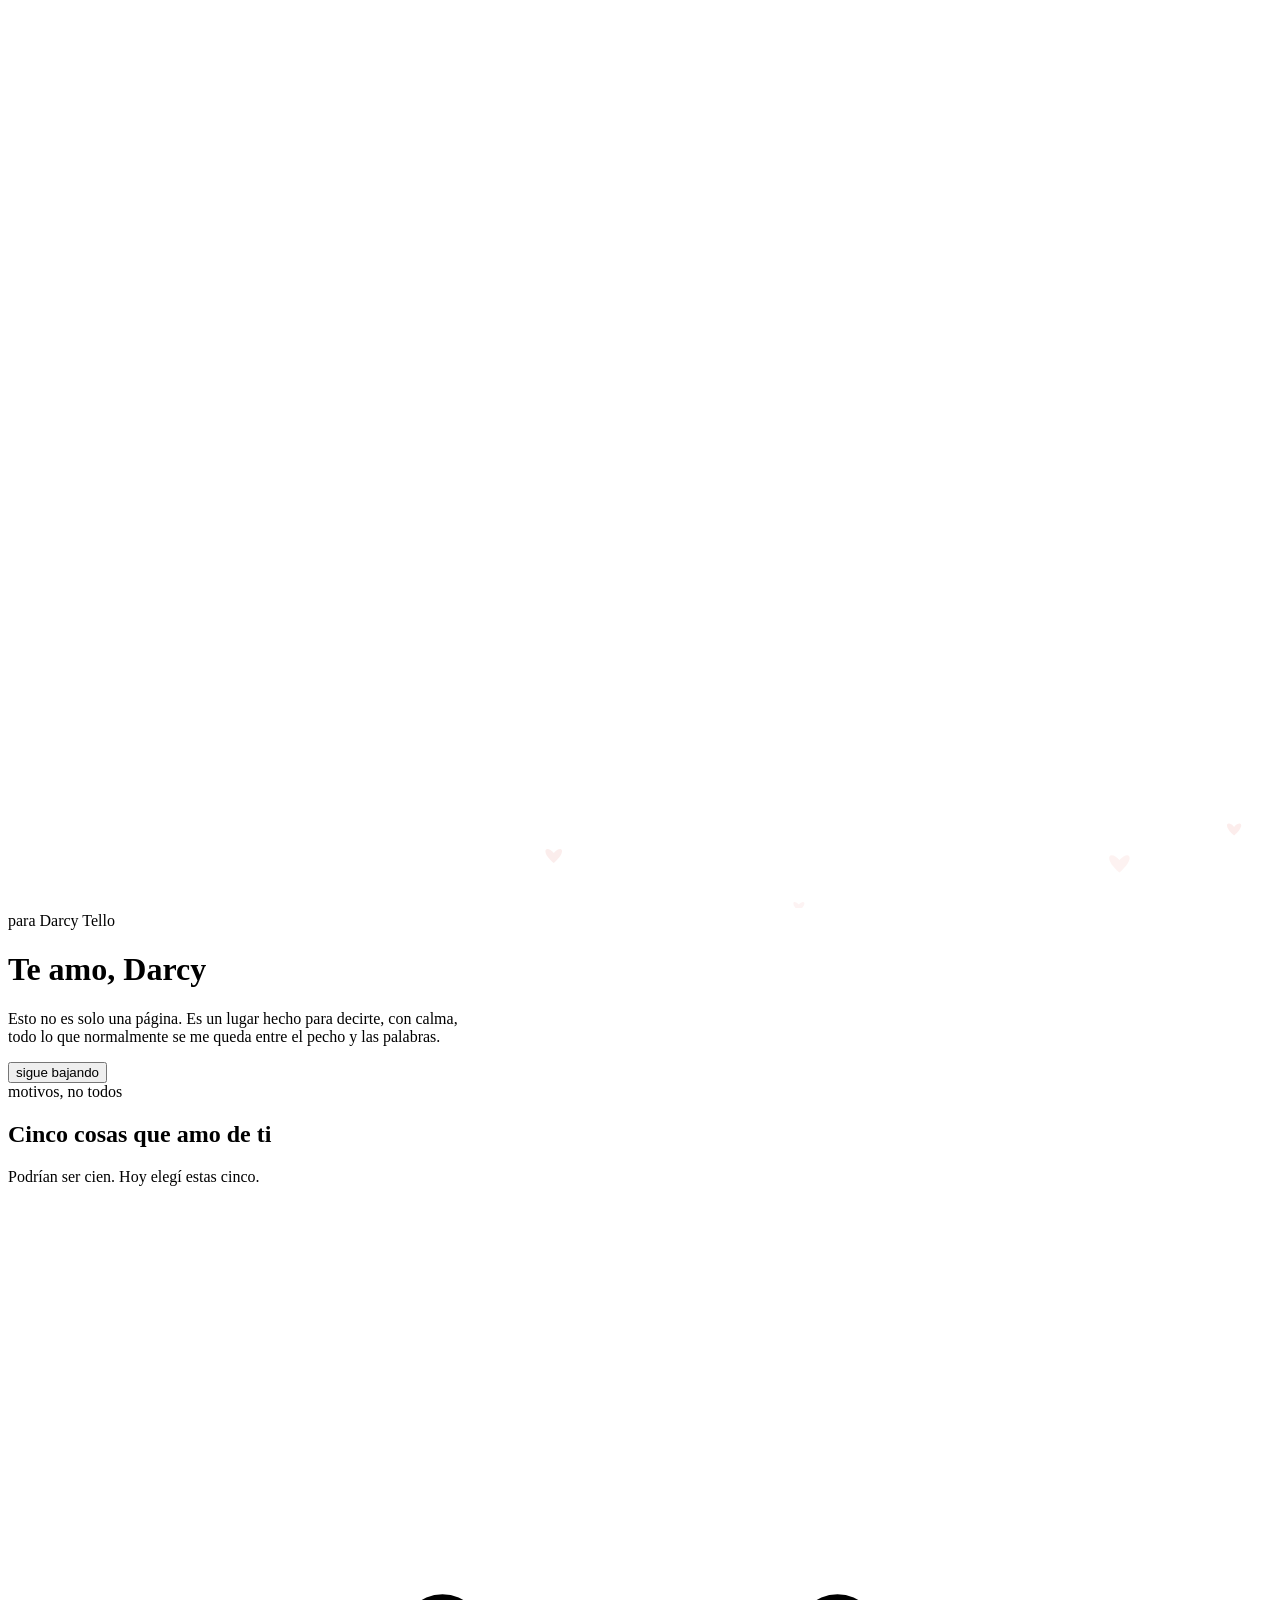
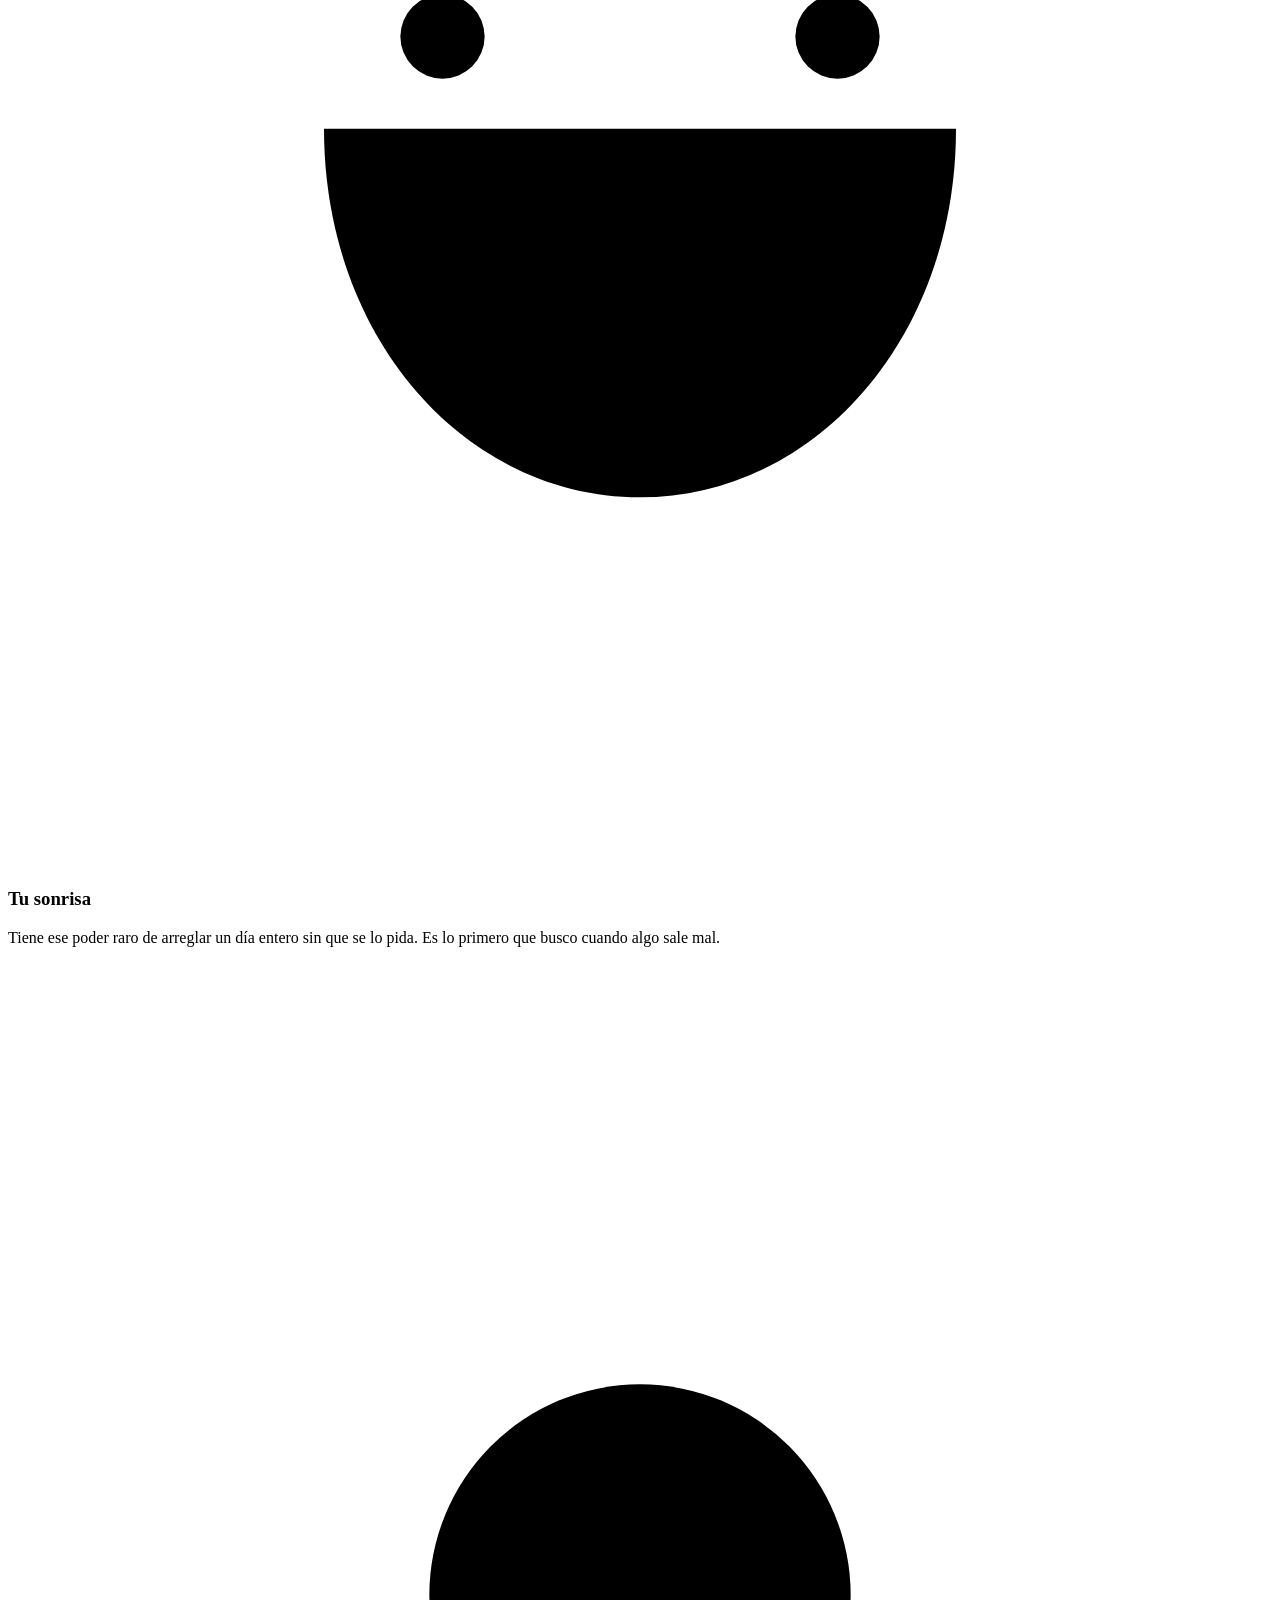
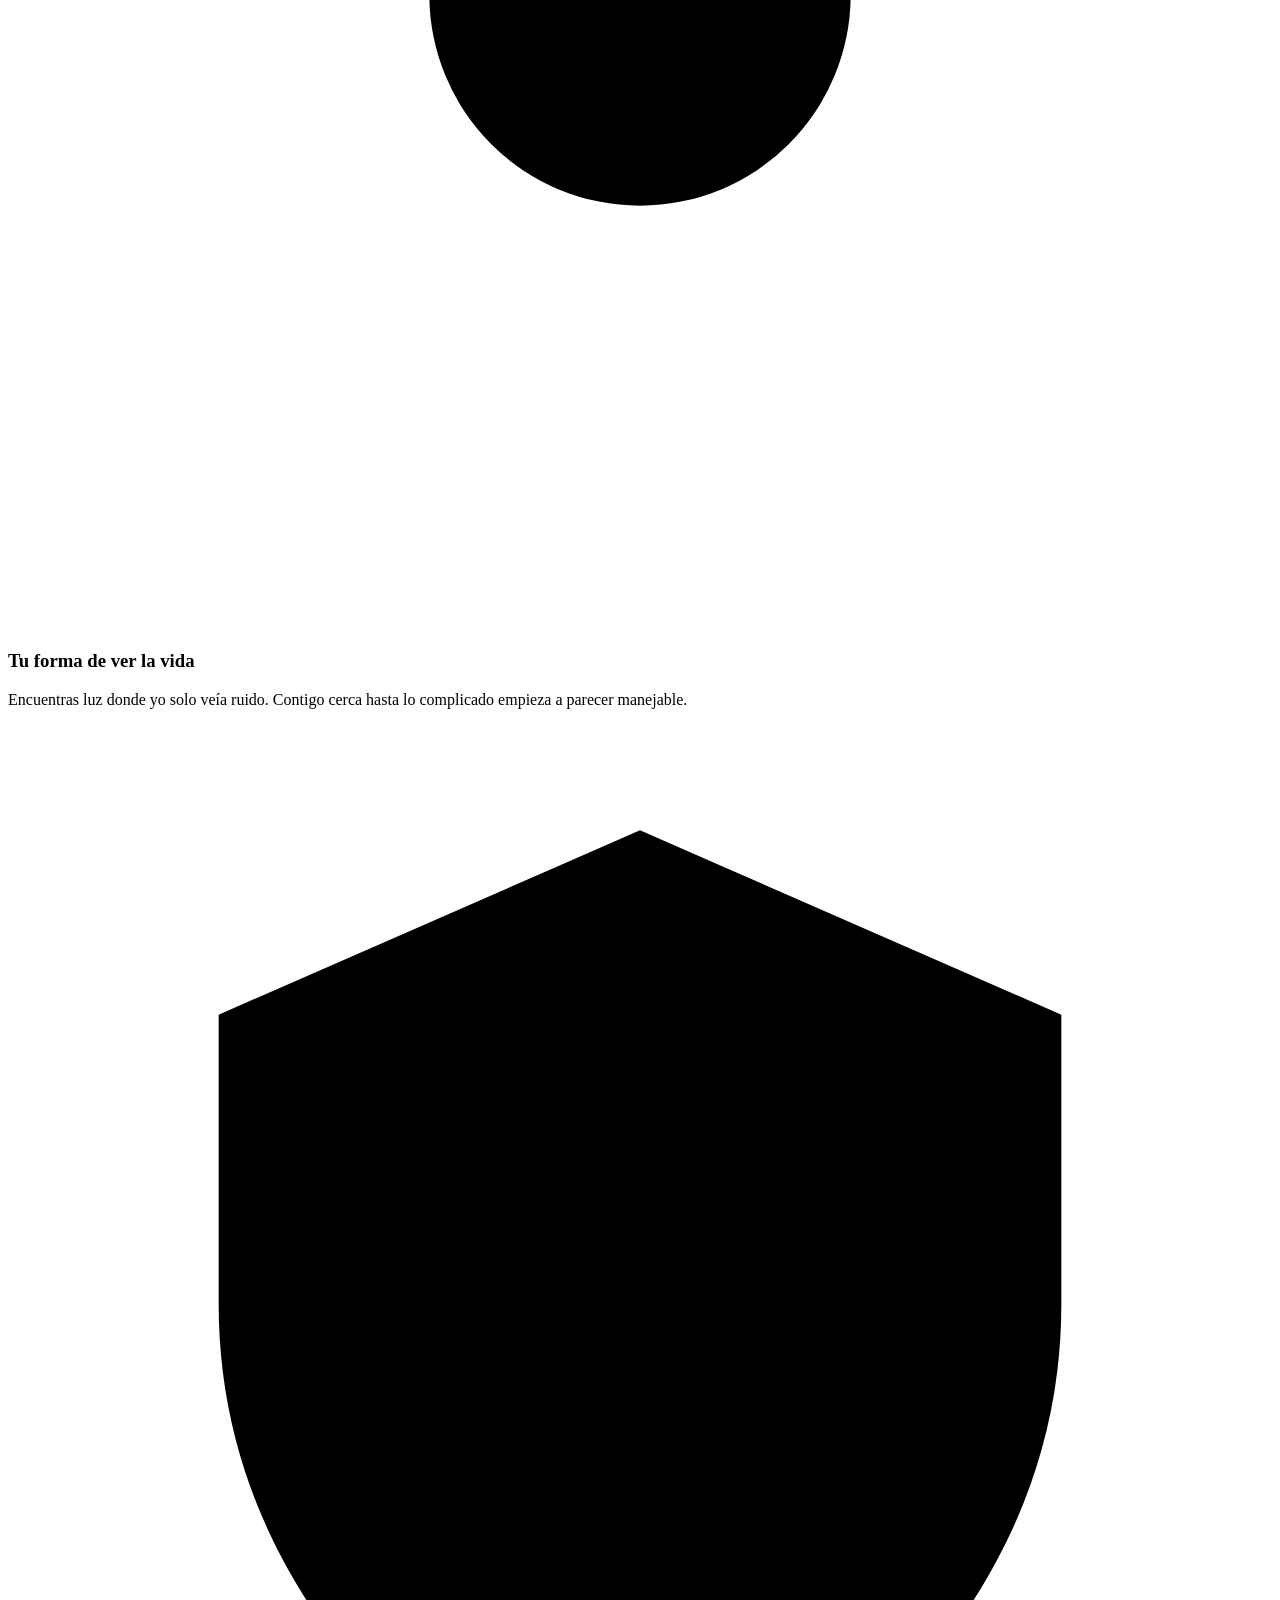
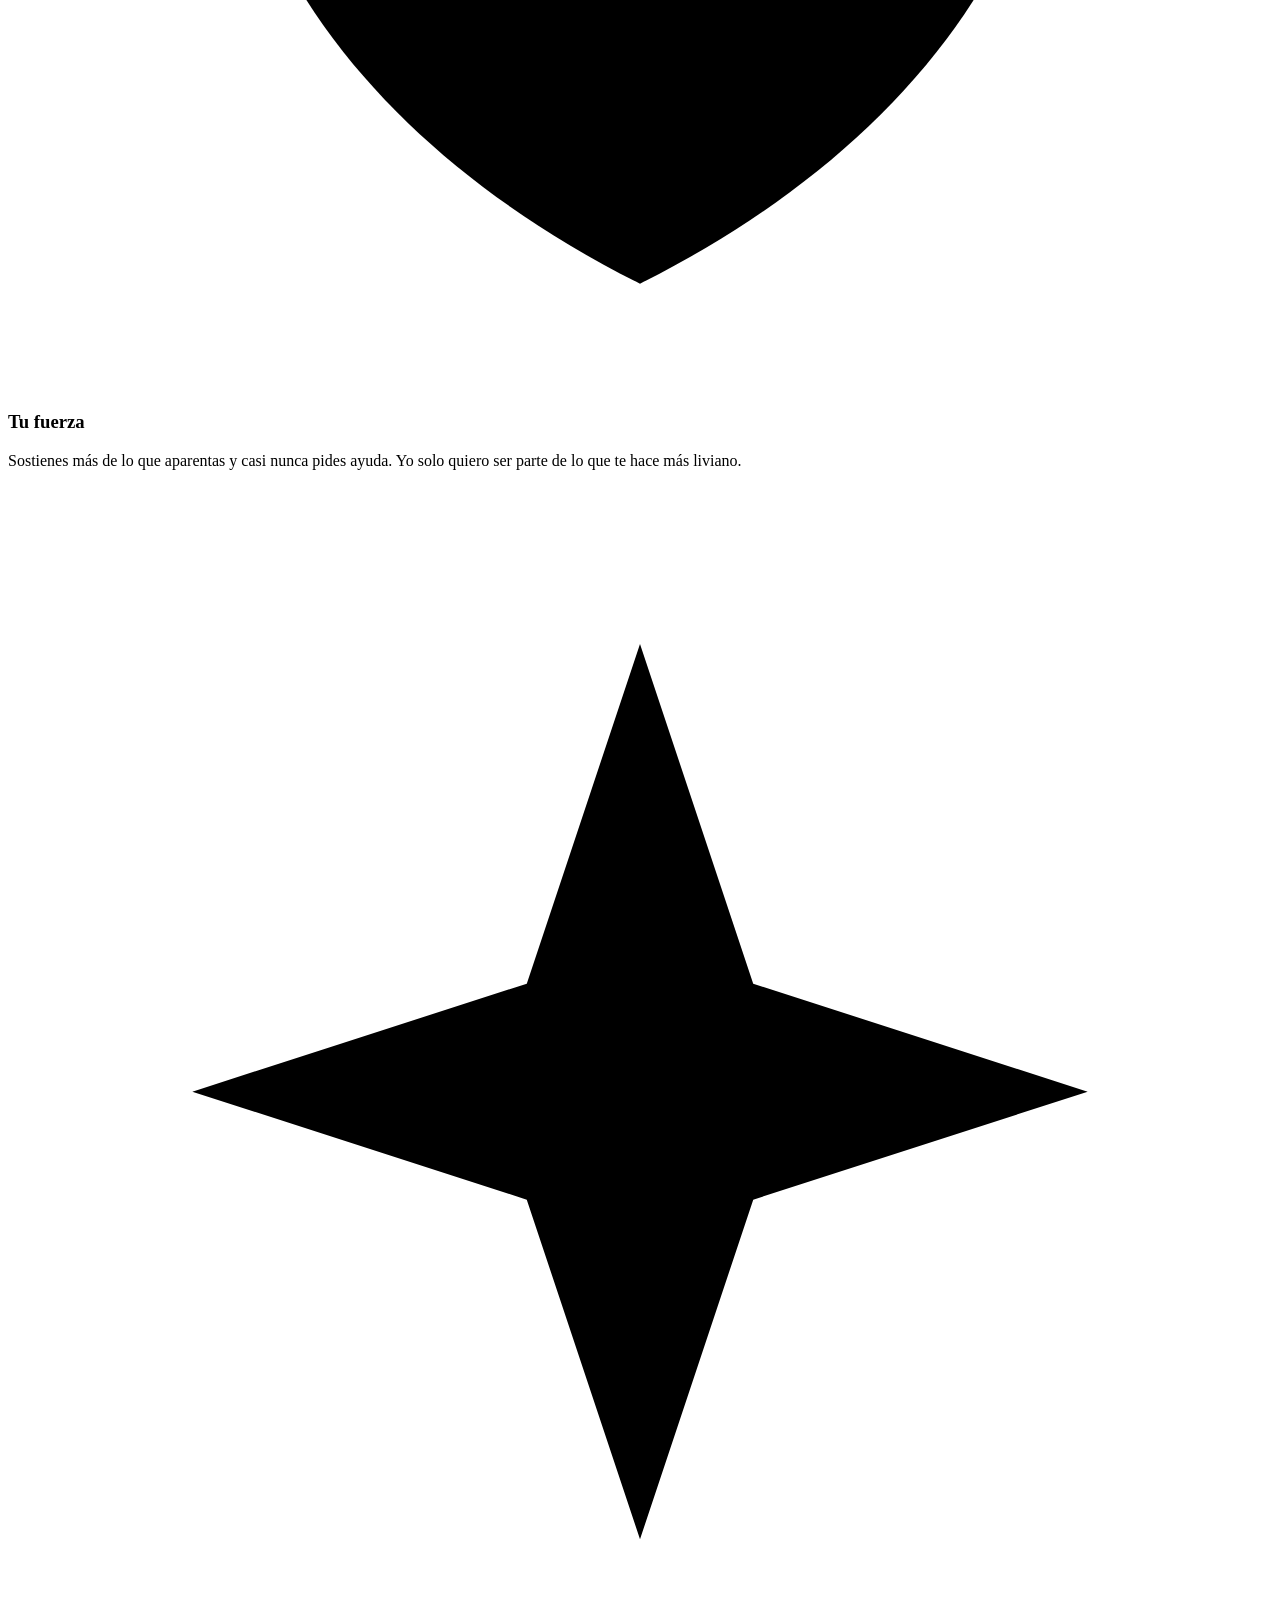
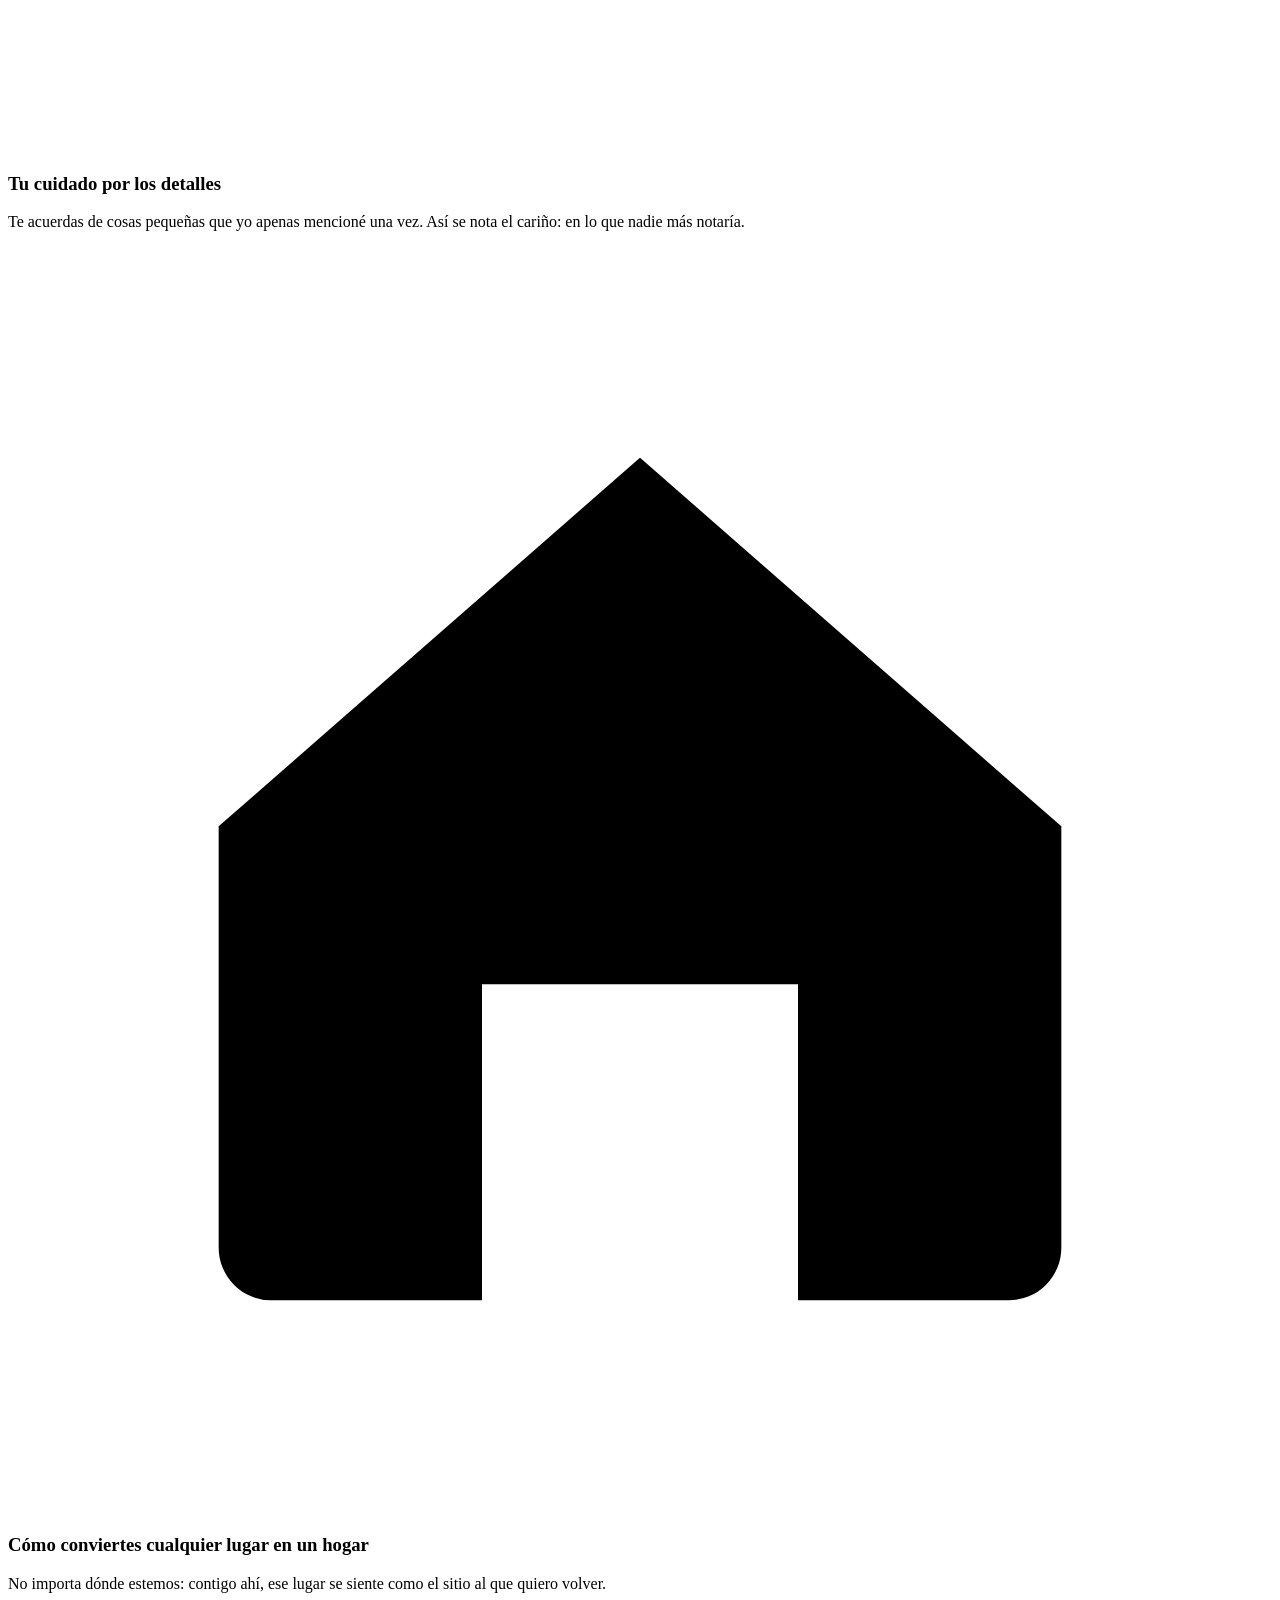
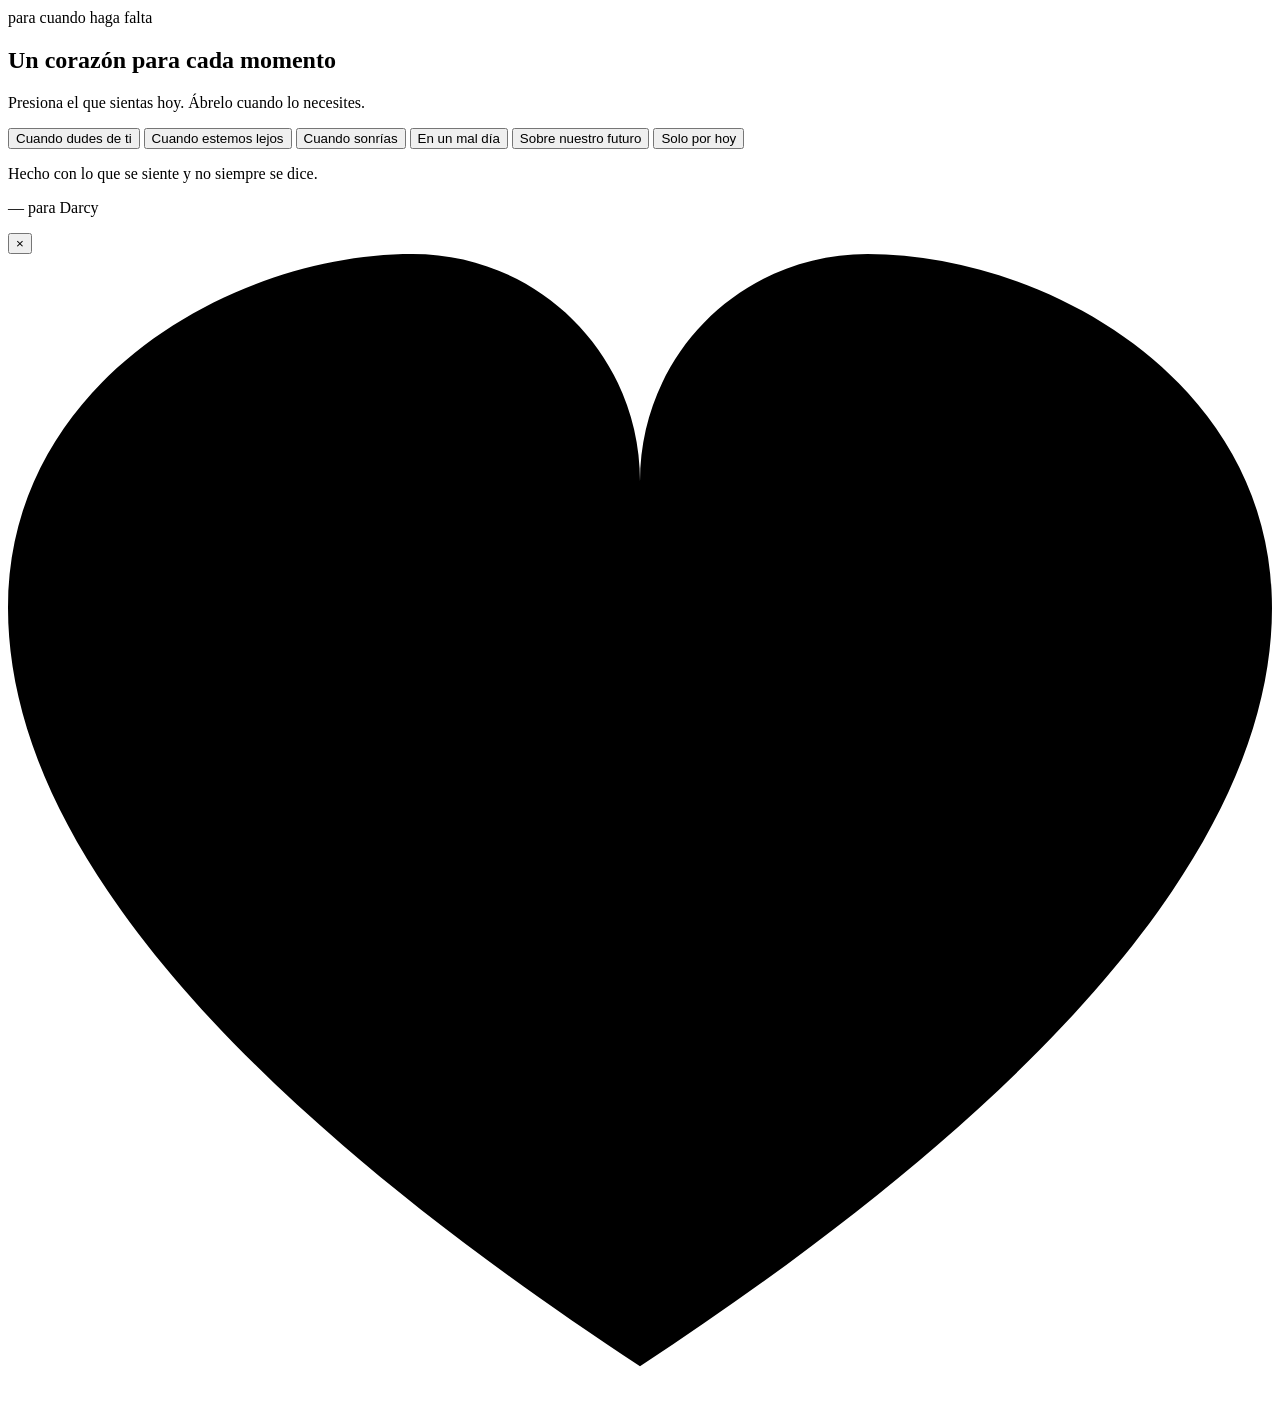
==== index.html @ 92142fd8 "Rename index.html.html to index.html" ====
<!DOCTYPE html>
<html lang="es">
<head>
<meta charset="UTF-8">
<meta name="viewport" content="width=device-width, initial-scale=1.0">
<title>Te amo, Darcy</title>
<meta name="description" content="Una página hecha para Darcy Tello.">
<link rel="preconnect" href="https://fonts.googleapis.com">
<link rel="preconnect" href="https://fonts.gstatic.com" crossorigin>
<link href="https://fonts.googleapis.com/css2?family=Playfair+Display:ital,wght@0,500;0,600;0,700;1,600&family=Jost:wght@300;400;500;600&family=JetBrains+Mono:wght@400;500&display=swap" rel="stylesheet">
<link rel="stylesheet" href="styles.css">
</head>
<body>

<canvas id="hearts-bg" aria-hidden="true"></canvas>

<header class="hero">
  <div class="hero-inner">
    <span class="eyebrow">para Darcy Tello</span>
    <h1 class="hero-title">Te amo, <span class="script">Darcy</span></h1>
    <p class="hero-sub">Esto no es solo una página. Es un lugar hecho para decirte, con calma,<br class="br-desktop"> todo lo que normalmente se me queda entre el pecho y las palabras.</p>
    <button class="scroll-cue" id="scrollCue" aria-label="Bajar a las razones">
      <span class="scroll-cue-line"></span>
      <span class="scroll-cue-text">sigue bajando</span>
    </button>
  </div>
</header>

<main>
  <section class="reasons" id="reasons">
    <div class="section-head">
      <span class="eyebrow eyebrow--dark">motivos, no todos</span>
      <h2 class="section-title">Cinco cosas que amo de ti</h2>
      <p class="section-sub">Podrían ser cien. Hoy elegí estas cinco.</p>
    </div>

    <div class="cards">

      <article class="card">
        <div class="card-icon" aria-hidden="true">
          <svg viewBox="0 0 48 48"><path d="M12 20c0 8 5.4 14 12 14s12-6 12-14" /><circle cx="16.5" cy="16.5" r="1.6" fill="currentColor" stroke="none"/><circle cx="31.5" cy="16.5" r="1.6" fill="currentColor" stroke="none"/></svg>
        </div>
        <h3>Tu sonrisa</h3>
        <p>Tiene ese poder raro de arreglar un día entero sin que se lo pida. Es lo primero que busco cuando algo sale mal.</p>
      </article>

      <article class="card">
        <div class="card-icon" aria-hidden="true">
          <svg viewBox="0 0 48 48"><circle cx="24" cy="24" r="8"/><path d="M24 4v6M24 38v6M44 24h-6M10 24H4M37.3 10.7l-4.2 4.2M14.9 33.1l-4.2 4.2M37.3 37.3l-4.2-4.2M14.9 14.9l-4.2-4.2"/></svg>
        </div>
        <h3>Tu forma de ver la vida</h3>
        <p>Encuentras luz donde yo solo veía ruido. Contigo cerca hasta lo complicado empieza a parecer manejable.</p>
      </article>

      <article class="card">
        <div class="card-icon" aria-hidden="true">
          <svg viewBox="0 0 48 48"><path d="M24 4 8 11v11c0 10 7 17.5 16 22 9-4.5 16-12 16-22V11L24 4Z"/></svg>
        </div>
        <h3>Tu fuerza</h3>
        <p>Sostienes más de lo que aparentas y casi nunca pides ayuda. Yo solo quiero ser parte de lo que te hace más liviano.</p>
      </article>

      <article class="card">
        <div class="card-icon" aria-hidden="true">
          <svg viewBox="0 0 48 48"><path d="M24 6l4.3 12.9L41 23l-12.7 4.1L24 40l-4.3-12.9L7 23l12.7-4.1L24 6Z"/></svg>
        </div>
        <h3>Tu cuidado por los detalles</h3>
        <p>Te acuerdas de cosas pequeñas que yo apenas mencioné una vez. Así se nota el cariño: en lo que nadie más notaría.</p>
      </article>

      <article class="card">
        <div class="card-icon" aria-hidden="true">
          <svg viewBox="0 0 48 48"><path d="M8 22 24 8l16 14v16a2 2 0 0 1-2 2h-8v-12h-12v12h-8a2 2 0 0 1-2-2V22Z"/></svg>
        </div>
        <h3>Cómo conviertes cualquier lugar en un hogar</h3>
        <p>No importa dónde estemos: contigo ahí, ese lugar se siente como el sitio al que quiero volver.</p>
      </article>

    </div>
  </section>

  <section class="messages" id="messages">
    <div class="section-head">
      <span class="eyebrow eyebrow--dark">para cuando haga falta</span>
      <h2 class="section-title">Un corazón para cada momento</h2>
      <p class="section-sub">Presiona el que sientas hoy. Ábrelo cuando lo necesites.</p>
    </div>

    <div class="buttons-grid" id="buttonsGrid">
      <button class="msg-btn" data-key="duda">Cuando dudes de ti</button>
      <button class="msg-btn" data-key="lejos">Cuando estemos lejos</button>
      <button class="msg-btn" data-key="sonrie">Cuando sonrías</button>
      <button class="msg-btn" data-key="malDia">En un mal día</button>
      <button class="msg-btn" data-key="futuro">Sobre nuestro futuro</button>
      <button class="msg-btn" data-key="hoy">Solo por hoy</button>
    </div>
  </section>
</main>

<footer class="site-footer">
  <p>Hecho con lo que se siente y no siempre se dice.</p>
  <p class="footer-sign">— para Darcy</p>
</footer>

<div class="overlay" id="overlay">
  <div class="heart-card" id="heartCard" role="dialog" aria-modal="true" aria-labelledby="heartMessage">
    <button class="close-btn" id="closeBtn" aria-label="Cerrar mensaje">×</button>
    <div class="heart-shape" id="heartShape">
      <svg viewBox="0 0 100 90" class="heart-svg" aria-hidden="true">
        <defs>
          <linearGradient id="heartGrad" x1="0" y1="0" x2="1" y2="1">
            <stop offset="0%" class="grad-start"/>
            <stop offset="100%" class="grad-end"/>
          </linearGradient>
        </defs>
        <path d="M50 88 C15 65 0 45 0 28 C0 10 18 0 32 0 C42 0 50 8 50 18 C50 8 58 0 68 0 C82 0 100 10 100 28 C100 45 85 65 50 88 Z" fill="url(#heartGrad)"/>
      </svg>
      <p class="heart-message" id="heartMessage"></p>
    </div>
  </div>
</div>

<script src="script.js"></script>
</body>
</html>
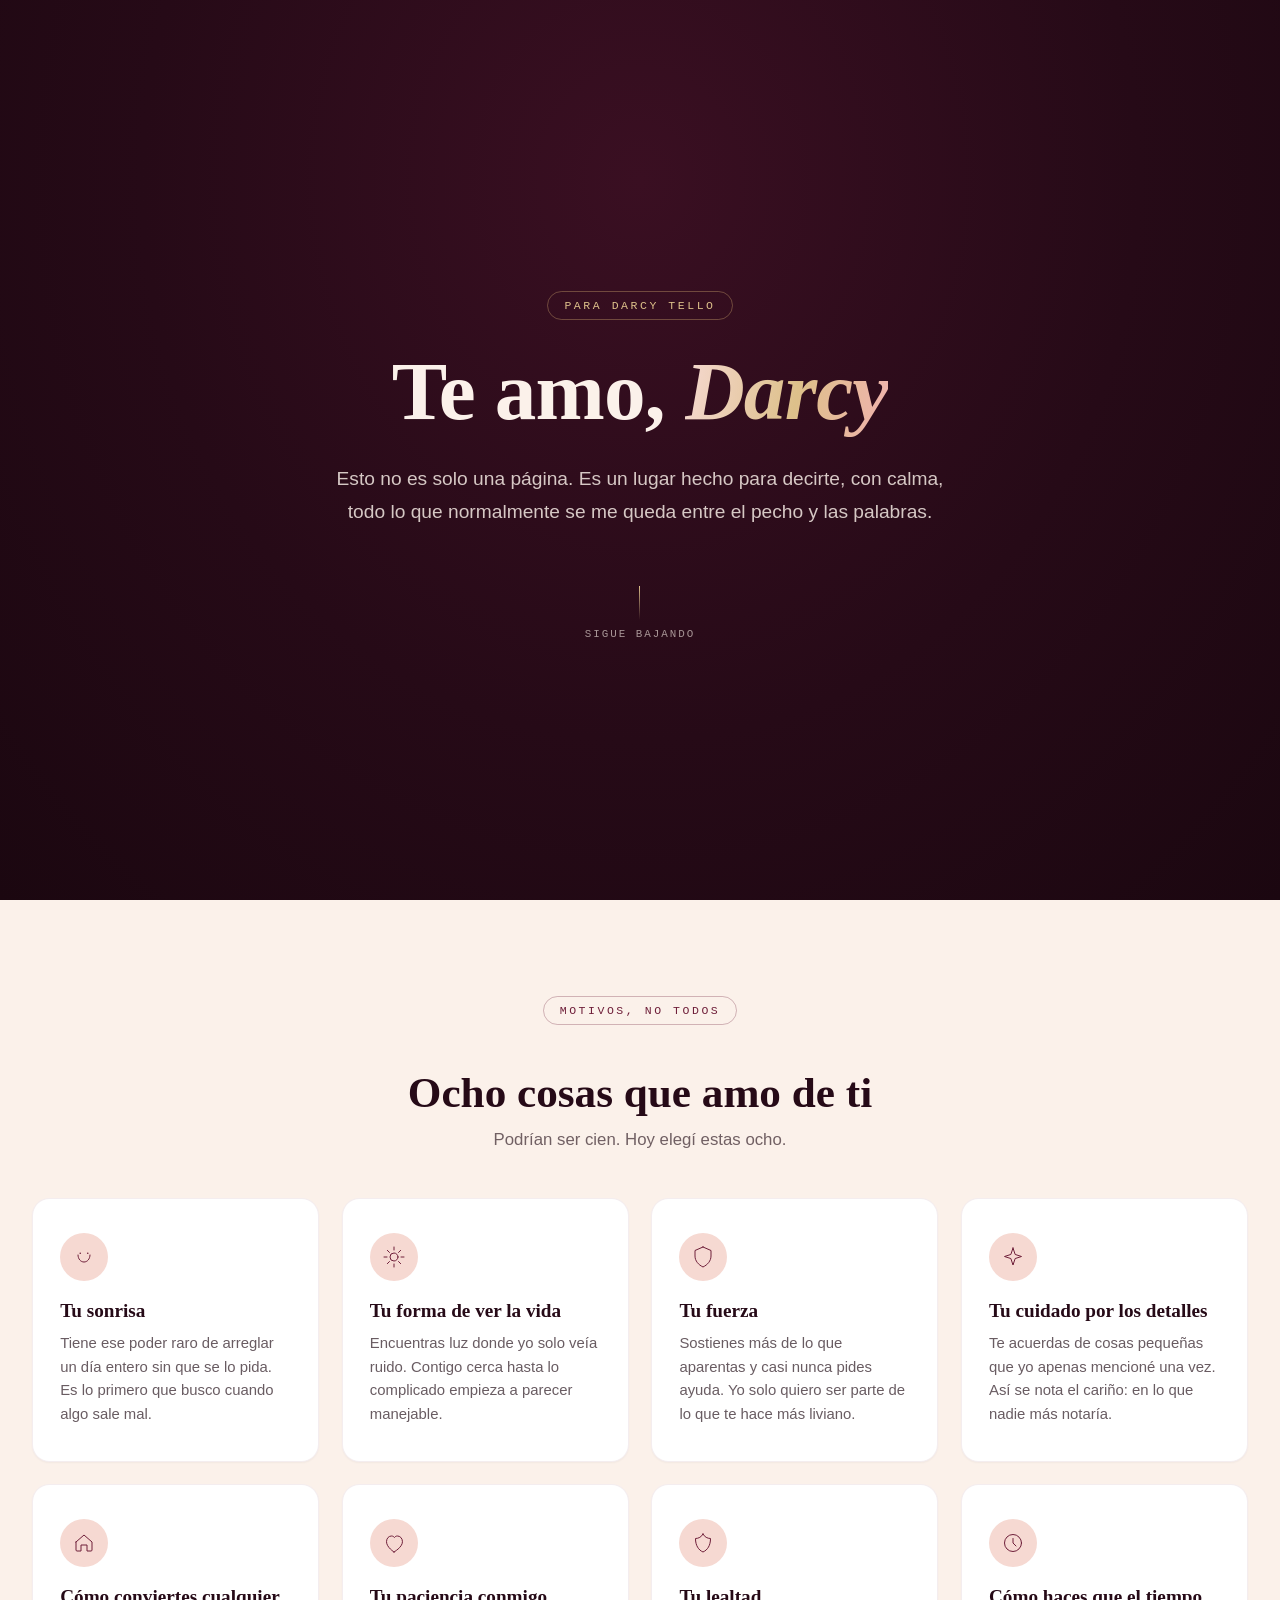
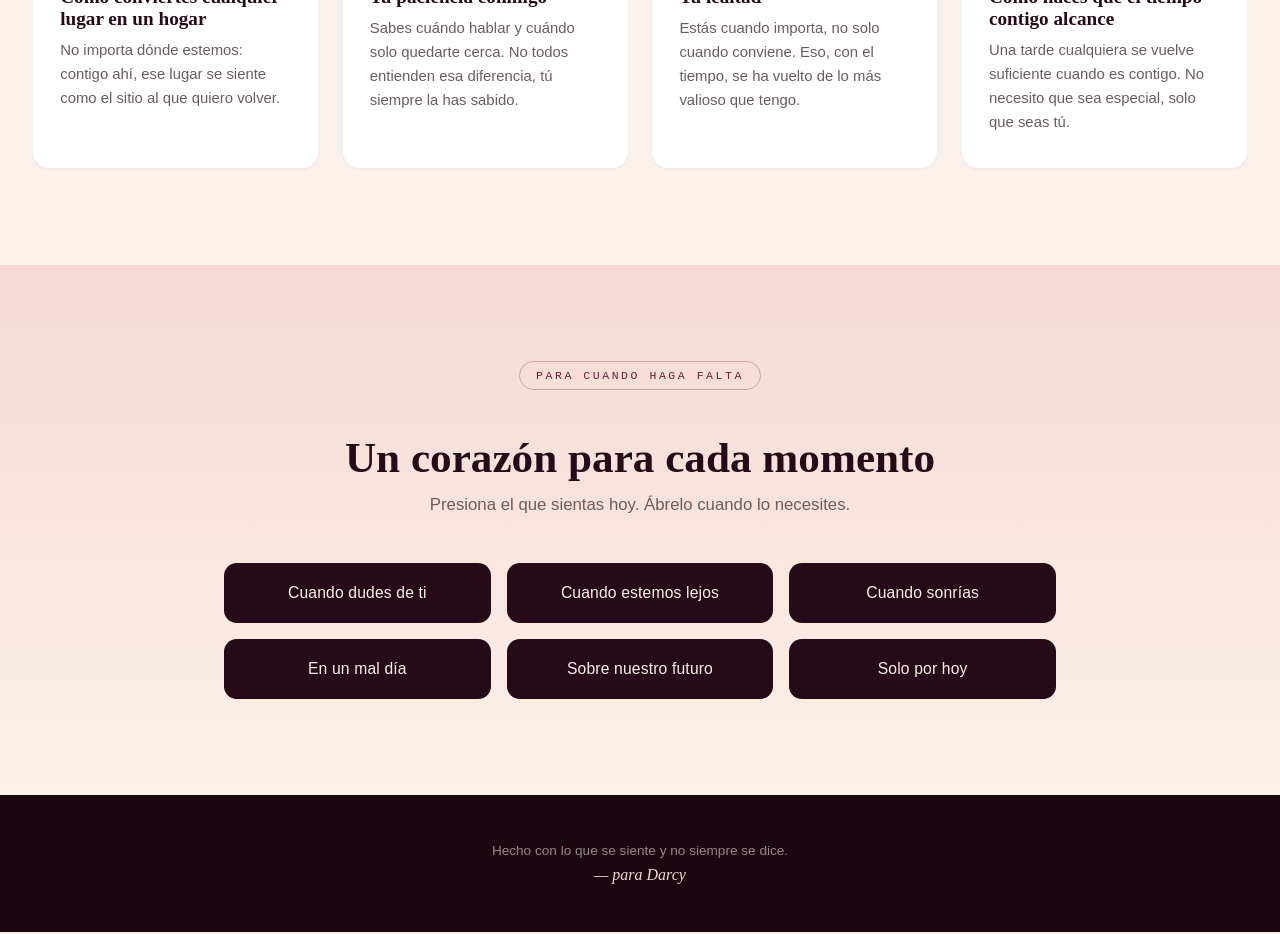
==== commit ad52cf0a: "Update index.html" ====
--- a/index.html
+++ b/index.html
@@ -30,8 +30,8 @@
   <section class="reasons" id="reasons">
     <div class="section-head">
       <span class="eyebrow eyebrow--dark">motivos, no todos</span>
-      <h2 class="section-title">Cinco cosas que amo de ti</h2>
-      <p class="section-sub">Podrían ser cien. Hoy elegí estas cinco.</p>
+      <h2 class="section-title">Ocho cosas que amo de ti</h2>
+      <p class="section-sub">Podrían ser cien. Hoy elegí estas ocho.</p>
     </div>
 
     <div class="cards">
@@ -74,6 +74,30 @@
         </div>
         <h3>Cómo conviertes cualquier lugar en un hogar</h3>
         <p>No importa dónde estemos: contigo ahí, ese lugar se siente como el sitio al que quiero volver.</p>
+      </article>
+
+      <article class="card">
+        <div class="card-icon" aria-hidden="true">
+          <svg viewBox="0 0 48 48"><path d="M24 42s-15-9.4-15-20.6C9 14.2 13.9 10 19 10c2.6 0 4.6 1.2 5.9 3 1.3-1.8 3.3-3 5.9-3 5.1 0 10.1 4.2 10.1 11.4C41 32.6 24 42 24 42Z" /></svg>
+        </div>
+        <h3>Tu paciencia conmigo</h3>
+        <p>Sabes cuándo hablar y cuándo solo quedarte cerca. No todos entienden esa diferencia, tú siempre la has sabido.</p>
+      </article>
+
+      <article class="card">
+        <div class="card-icon" aria-hidden="true">
+          <svg viewBox="0 0 48 48"><path d="M24 6c-3 6-9 9-15 9 0 14 6 23 15 27 9-4 15-13 15-27-6 0-12-3-15-9Z" /></svg>
+        </div>
+        <h3>Tu lealtad</h3>
+        <p>Estás cuando importa, no solo cuando conviene. Eso, con el tiempo, se ha vuelto de lo más valioso que tengo.</p>
+      </article>
+
+      <article class="card">
+        <div class="card-icon" aria-hidden="true">
+          <svg viewBox="0 0 48 48"><circle cx="24" cy="24" r="17" /><path d="M24 15v9l6 6" /></svg>
+        </div>
+        <h3>Cómo haces que el tiempo contigo alcance</h3>
+        <p>Una tarde cualquiera se vuelve suficiente cuando es contigo. No necesito que sea especial, solo que seas tú.</p>
       </article>
 
     </div>
--- a/styles.css
+++ b/styles.css
@@ -0,0 +1,446 @@
+/* =========================================================
+   Te amo, Darcy — Design tokens
+   ========================================================= */
+:root {
+  --wine-950: #1b0710;
+  --wine-900: #260a17;
+  --wine-800: #3a0f22;
+  --wine-600: #6e1e39;
+  --rose-300: #f0b3ae;
+  --rose-200: #f6d9d2;
+  --gold-400: #caa46b;
+  --gold-300: #ddc08a;
+  --cream-50: #fbf1ea;
+
+  --display: "Playfair Display", Georgia, serif;
+  --body: "Jost", "Segoe UI", sans-serif;
+  --mono: "JetBrains Mono", monospace;
+
+  --ease: cubic-bezier(.22,1,.36,1);
+}
+
+* { box-sizing: border-box; }
+
+html { scroll-behavior: smooth; }
+
+@media (prefers-reduced-motion: reduce) {
+  html { scroll-behavior: auto; }
+  *, *::before, *::after { animation-duration: .001ms !important; animation-iteration-count: 1 !important; transition-duration: .001ms !important; }
+}
+
+body {
+  margin: 0;
+  background: var(--cream-50);
+  color: var(--wine-950);
+  font-family: var(--body);
+  -webkit-font-smoothing: antialiased;
+}
+
+h1, h2, h3 { font-family: var(--display); margin: 0; }
+
+p { margin: 0; }
+
+button { font-family: inherit; cursor: pointer; }
+
+/* =========================================================
+   Ambient hearts canvas
+   ========================================================= */
+#hearts-bg {
+  position: fixed;
+  inset: 0;
+  width: 100%;
+  height: 100%;
+  z-index: 0;
+  pointer-events: none;
+}
+
+/* =========================================================
+   Hero
+   ========================================================= */
+.hero {
+  position: relative;
+  min-height: 100vh;
+  display: flex;
+  align-items: center;
+  justify-content: center;
+  text-align: center;
+  padding: 6rem 1.5rem 4rem;
+  background:
+    radial-gradient(ellipse at 50% 20%, var(--wine-800) 0%, var(--wine-900) 55%, var(--wine-950) 100%);
+  color: var(--cream-50);
+  overflow: hidden;
+}
+
+.hero-inner {
+  position: relative;
+  z-index: 2;
+  max-width: 46rem;
+  animation: rise 1.1s var(--ease) both;
+}
+
+@keyframes rise {
+  from { opacity: 0; transform: translateY(18px); }
+  to { opacity: 1; transform: translateY(0); }
+}
+
+.eyebrow {
+  display: inline-block;
+  font-family: var(--mono);
+  font-size: .72rem;
+  letter-spacing: .22em;
+  text-transform: uppercase;
+  color: var(--gold-300);
+  border: 1px solid rgba(202,164,107,.4);
+  border-radius: 999px;
+  padding: .45rem 1rem;
+  margin-bottom: 1.75rem;
+}
+
+.eyebrow--dark {
+  color: var(--wine-600);
+  border-color: rgba(110,30,57,.3);
+}
+
+.hero-title {
+  font-size: clamp(2.6rem, 7vw, 5.2rem);
+  font-weight: 600;
+  line-height: 1.05;
+  letter-spacing: -.01em;
+}
+
+.hero-title .script {
+  font-style: italic;
+  font-weight: 600;
+  background: linear-gradient(100deg, var(--rose-200), var(--gold-300) 55%, var(--rose-300));
+  -webkit-background-clip: text;
+  background-clip: text;
+  color: transparent;
+}
+
+.hero-sub {
+  margin-top: 1.75rem;
+  font-size: clamp(1rem, 1.6vw, 1.2rem);
+  font-weight: 300;
+  line-height: 1.7;
+  color: rgba(251,241,234,.82);
+}
+
+.br-desktop { display: none; }
+@media (min-width: 640px) { .br-desktop { display: inline; } }
+
+.scroll-cue {
+  margin-top: 3.5rem;
+  background: none;
+  border: none;
+  color: rgba(251,241,234,.6);
+  display: inline-flex;
+  flex-direction: column;
+  align-items: center;
+  gap: .55rem;
+  font-family: var(--mono);
+  font-size: .68rem;
+  letter-spacing: .18em;
+  text-transform: uppercase;
+  transition: color .3s var(--ease);
+}
+.scroll-cue:hover { color: var(--rose-200); }
+
+.scroll-cue-line {
+  width: 1px;
+  height: 34px;
+  background: linear-gradient(to bottom, var(--gold-300), transparent);
+  animation: pulse-line 1.8s ease-in-out infinite;
+}
+
+@keyframes pulse-line {
+  0%, 100% { transform: scaleY(1); opacity: .5; }
+  50% { transform: scaleY(1.25); opacity: 1; }
+}
+
+/* =========================================================
+   Sections shared
+   ========================================================= */
+main { position: relative; z-index: 1; background: var(--cream-50); }
+
+.section-head {
+  max-width: 40rem;
+  margin: 0 auto 3rem;
+  text-align: center;
+  padding: 0 1.5rem;
+}
+
+.section-title {
+  font-size: clamp(1.9rem, 3.6vw, 2.7rem);
+  font-weight: 600;
+  margin-top: .9rem;
+  color: var(--wine-900);
+}
+
+.section-sub {
+  margin-top: .85rem;
+  font-weight: 300;
+  color: rgba(27,7,16,.62);
+  font-size: 1.05rem;
+}
+
+.reasons, .messages {
+  padding: 6rem 1.5rem;
+}
+
+.reasons { background: var(--cream-50); }
+.messages { background: linear-gradient(180deg, var(--rose-200) 0%, var(--cream-50) 100%); }
+
+/* =========================================================
+   Reason cards
+   ========================================================= */
+.cards {
+  max-width: 76rem;
+  margin: 0 auto;
+  display: grid;
+  grid-template-columns: repeat(auto-fit, minmax(15.5rem, 1fr));
+  gap: 1.4rem;
+}
+
+.card {
+  background: #fff;
+  border: 1px solid rgba(110,30,57,.08);
+  border-radius: 1.1rem;
+  padding: 2.1rem 1.7rem;
+  text-align: left;
+  box-shadow: 0 1px 2px rgba(27,7,16,.04);
+  transition: transform .45s var(--ease), box-shadow .45s var(--ease), border-color .45s var(--ease);
+  opacity: 0;
+  transform: translateY(24px);
+  animation: card-in .7s var(--ease) forwards;
+}
+
+.card:nth-child(1) { animation-delay: .05s; }
+.card:nth-child(2) { animation-delay: .13s; }
+.card:nth-child(3) { animation-delay: .21s; }
+.card:nth-child(4) { animation-delay: .29s; }
+.card:nth-child(5) { animation-delay: .37s; }
+
+@keyframes card-in {
+  to { opacity: 1; transform: translateY(0); }
+}
+
+.card:hover {
+  transform: translateY(-6px);
+  box-shadow: 0 18px 34px rgba(110,30,57,.14);
+  border-color: rgba(110,30,57,.16);
+}
+
+.card-icon {
+  width: 3rem;
+  height: 3rem;
+  border-radius: 50%;
+  background: var(--rose-200);
+  display: flex;
+  align-items: center;
+  justify-content: center;
+  margin-bottom: 1.2rem;
+  color: var(--wine-600);
+}
+
+.card-icon svg {
+  width: 1.5rem;
+  height: 1.5rem;
+  fill: none;
+  stroke: currentColor;
+  stroke-width: 2;
+  stroke-linecap: round;
+  stroke-linejoin: round;
+}
+
+.card h3 {
+  font-size: 1.2rem;
+  font-weight: 600;
+  color: var(--wine-900);
+  margin-bottom: .6rem;
+}
+
+.card p {
+  font-size: .93rem;
+  line-height: 1.6;
+  color: rgba(27,7,16,.66);
+  font-weight: 300;
+}
+
+/* =========================================================
+   Message buttons
+   ========================================================= */
+.buttons-grid {
+  max-width: 52rem;
+  margin: 0 auto;
+  display: grid;
+  grid-template-columns: repeat(auto-fit, minmax(13.5rem, 1fr));
+  gap: 1rem;
+}
+
+.msg-btn {
+  position: relative;
+  background: var(--wine-900);
+  color: var(--cream-50);
+  border: none;
+  border-radius: .8rem;
+  padding: 1.3rem 1.2rem;
+  font-size: .98rem;
+  font-weight: 500;
+  letter-spacing: .01em;
+  overflow: hidden;
+  transition: transform .35s var(--ease), box-shadow .35s var(--ease);
+  z-index: 1;
+}
+
+.msg-btn::before {
+  content: "";
+  position: absolute;
+  inset: 0;
+  background: linear-gradient(120deg, var(--wine-600), var(--gold-400));
+  opacity: 0;
+  transition: opacity .35s var(--ease);
+  z-index: -1;
+}
+
+.msg-btn:hover, .msg-btn:focus-visible {
+  transform: translateY(-3px);
+  box-shadow: 0 14px 26px rgba(58,15,34,.28);
+}
+
+.msg-btn:hover::before, .msg-btn:focus-visible::before { opacity: 1; }
+
+.msg-btn:active { transform: translateY(-1px) scale(.98); }
+
+/* =========================================================
+   Footer
+   ========================================================= */
+.site-footer {
+  background: var(--wine-950);
+  color: rgba(251,241,234,.55);
+  text-align: center;
+  padding: 3rem 1.5rem;
+  font-size: .85rem;
+  font-weight: 300;
+}
+
+.footer-sign {
+  margin-top: .5rem;
+  font-family: var(--display);
+  font-style: italic;
+  color: var(--rose-200);
+  font-size: 1rem;
+}
+
+/* =========================================================
+   Overlay + heart message
+   ========================================================= */
+.overlay {
+  position: fixed;
+  inset: 0;
+  z-index: 50;
+  display: flex;
+  align-items: center;
+  justify-content: center;
+  padding: 1.5rem;
+  background: rgba(27,7,16,.72);
+  backdrop-filter: blur(6px);
+  opacity: 0;
+  visibility: hidden;
+  transition: opacity .4s var(--ease), visibility .4s;
+}
+
+.overlay.is-open {
+  opacity: 1;
+  visibility: visible;
+}
+
+.heart-card {
+  position: relative;
+  transform: scale(.85);
+  transition: transform .5s var(--ease);
+}
+
+.overlay.is-open .heart-card {
+  transform: scale(1);
+}
+
+.close-btn {
+  position: absolute;
+  top: -2.6rem;
+  right: -.4rem;
+  background: none;
+  border: none;
+  color: var(--cream-50);
+  font-size: 2rem;
+  line-height: 1;
+  opacity: .75;
+  transition: opacity .25s var(--ease), transform .25s var(--ease);
+}
+.close-btn:hover { opacity: 1; transform: rotate(90deg); }
+
+.heart-shape {
+  position: relative;
+  width: min(78vw, 22rem);
+  aspect-ratio: 100 / 90;
+  animation: heartbeat 2.6s ease-in-out infinite;
+}
+
+@keyframes heartbeat {
+  0%, 100% { transform: scale(1); }
+  12% { transform: scale(1.045); }
+  24% { transform: scale(1); }
+  36% { transform: scale(1.03); }
+  48% { transform: scale(1); }
+}
+
+.heart-svg {
+  position: absolute;
+  inset: 0;
+  width: 100%;
+  height: 100%;
+  filter: drop-shadow(0 18px 40px rgba(58,15,34,.45));
+}
+
+.grad-start { stop-color: var(--rose-300); }
+.grad-end { stop-color: var(--wine-600); }
+
+.heart-message {
+  position: absolute;
+  left: 50%;
+  top: 46%;
+  transform: translate(-50%, -50%);
+  width: 62%;
+  text-align: center;
+  color: var(--cream-50);
+  font-family: var(--display);
+  font-style: italic;
+  font-size: clamp(.85rem, 2.6vw, 1.05rem);
+  line-height: 1.5;
+  text-shadow: 0 2px 10px rgba(27,7,16,.35);
+}
+
+/* floating burst hearts spawned by JS */
+.burst-heart {
+  position: fixed;
+  z-index: 60;
+  pointer-events: none;
+  font-size: 1.1rem;
+  color: var(--rose-300);
+  opacity: .95;
+  animation: burst-up 1.4s ease-out forwards;
+}
+
+@keyframes burst-up {
+  to {
+    transform: translate(var(--dx), var(--dy)) rotate(var(--rot));
+    opacity: 0;
+  }
+}
+
+/* =========================================================
+   Responsive tweaks
+   ========================================================= */
+@media (max-width: 480px) {
+  .reasons, .messages { padding: 4rem 1.25rem; }
+  .close-btn { top: -2.4rem; right: 0; }
+}
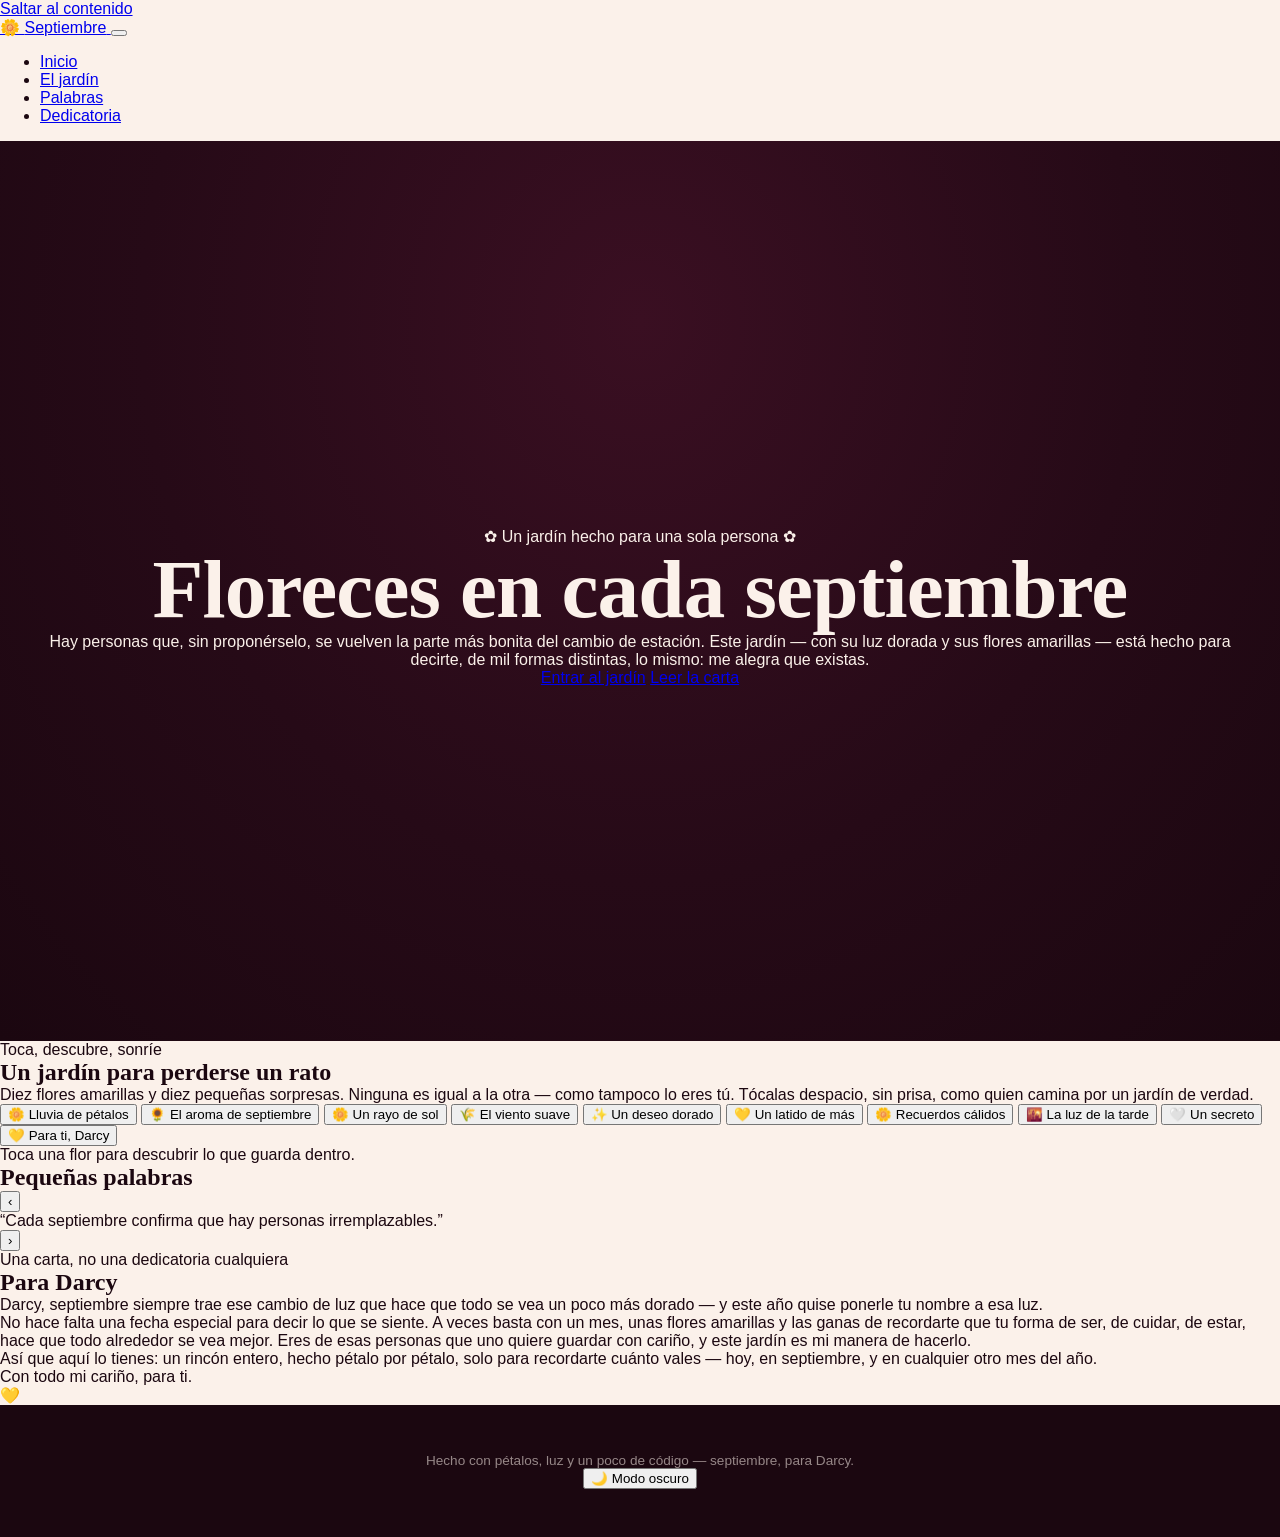
==== commit 4cbcfb06: "Update index.html" ====
--- a/index.html
+++ b/index.html
@@ -1,149 +1,223 @@
 <!DOCTYPE html>
 <html lang="es">
 <head>
-<meta charset="UTF-8">
-<meta name="viewport" content="width=device-width, initial-scale=1.0">
-<title>Te amo, Darcy</title>
-<meta name="description" content="Una página hecha para Darcy Tello.">
-<link rel="preconnect" href="https://fonts.googleapis.com">
-<link rel="preconnect" href="https://fonts.gstatic.com" crossorigin>
-<link href="https://fonts.googleapis.com/css2?family=Playfair+Display:ital,wght@0,500;0,600;0,700;1,600&family=Jost:wght@300;400;500;600&family=JetBrains+Mono:wght@400;500&display=swap" rel="stylesheet">
-<link rel="stylesheet" href="styles.css">
+  <meta charset="UTF-8" />
+  <meta name="viewport" content="width=device-width, initial-scale=1.0" />
+  <title>Septiembre en Flor — Para Darcy</title>
+  <meta name="description" content="Un jardín interactivo de flores amarillas y una carta de amor de septiembre para Darcy Tello." />
+
+  <link rel="preconnect" href="https://fonts.googleapis.com" />
+  <link rel="preconnect" href="https://fonts.gstatic.com" crossorigin />
+  <link href="https://fonts.googleapis.com/css2?family=Fraunces:ital,opsz,wght,SOFT@0,9..144,300..700,0..100;1,9..144,300..700,0..100&family=Petit+Formal+Script&family=Outfit:wght@300;400;500;600&display=swap" rel="stylesheet" />
+
+  <link rel="icon" href="data:image/svg+xml,%3Csvg xmlns='http://www.w3.org/2000/svg' viewBox='0 0 100 100'%3E%3Ctext y='.9em' font-size='90'%3E🌼%3C/text%3E%3C/svg%3E" />
+
+  <link rel="stylesheet" href="styles.css" />
 </head>
 <body>
 
-<canvas id="hearts-bg" aria-hidden="true"></canvas>
-
-<header class="hero">
-  <div class="hero-inner">
-    <span class="eyebrow">para Darcy Tello</span>
-    <h1 class="hero-title">Te amo, <span class="script">Darcy</span></h1>
-    <p class="hero-sub">Esto no es solo una página. Es un lugar hecho para decirte, con calma,<br class="br-desktop"> todo lo que normalmente se me queda entre el pecho y las palabras.</p>
-    <button class="scroll-cue" id="scrollCue" aria-label="Bajar a las razones">
-      <span class="scroll-cue-line"></span>
-      <span class="scroll-cue-text">sigue bajando</span>
-    </button>
-  </div>
-</header>
-
-<main>
-  <section class="reasons" id="reasons">
-    <div class="section-head">
-      <span class="eyebrow eyebrow--dark">motivos, no todos</span>
-      <h2 class="section-title">Ocho cosas que amo de ti</h2>
-      <p class="section-sub">Podrían ser cien. Hoy elegí estas ocho.</p>
+  <a class="skip-link" href="#contenido">Saltar al contenido</a>
+
+  <!-- Capa ambiental decorativa: pétalos y luces flotando por toda la página -->
+  <div class="ambient-layer" id="ambientLayer" aria-hidden="true"></div>
+
+  <!-- ===== ENCABEZADO ===== -->
+  <header class="site-header" id="inicio">
+    <div class="header-inner">
+      <a href="#inicio" class="brand">
+        <span class="brand-mark" aria-hidden="true">🌼</span>
+        <span class="brand-text">Septiembre</span>
+      </a>
+
+      <button class="menu-toggle" id="menuToggle" aria-expanded="false" aria-controls="navMenu" aria-label="Abrir menú de navegación">
+        <span class="menu-bar"></span>
+        <span class="menu-bar"></span>
+        <span class="menu-bar"></span>
+      </button>
+
+      <nav class="main-nav" id="navMenu" aria-label="Navegación principal">
+        <ul>
+          <li><a href="#inicio">Inicio</a></li>
+          <li><a href="#jardin">El jardín</a></li>
+          <li><a href="#palabras">Palabras</a></li>
+          <li><a href="#dedicatoria">Dedicatoria</a></li>
+        </ul>
+      </nav>
     </div>
-
-    <div class="cards">
-
-      <article class="card">
-        <div class="card-icon" aria-hidden="true">
-          <svg viewBox="0 0 48 48"><path d="M12 20c0 8 5.4 14 12 14s12-6 12-14" /><circle cx="16.5" cy="16.5" r="1.6" fill="currentColor" stroke="none"/><circle cx="31.5" cy="16.5" r="1.6" fill="currentColor" stroke="none"/></svg>
-        </div>
-        <h3>Tu sonrisa</h3>
-        <p>Tiene ese poder raro de arreglar un día entero sin que se lo pida. Es lo primero que busco cuando algo sale mal.</p>
-      </article>
-
-      <article class="card">
-        <div class="card-icon" aria-hidden="true">
-          <svg viewBox="0 0 48 48"><circle cx="24" cy="24" r="8"/><path d="M24 4v6M24 38v6M44 24h-6M10 24H4M37.3 10.7l-4.2 4.2M14.9 33.1l-4.2 4.2M37.3 37.3l-4.2-4.2M14.9 14.9l-4.2-4.2"/></svg>
-        </div>
-        <h3>Tu forma de ver la vida</h3>
-        <p>Encuentras luz donde yo solo veía ruido. Contigo cerca hasta lo complicado empieza a parecer manejable.</p>
-      </article>
-
-      <article class="card">
-        <div class="card-icon" aria-hidden="true">
-          <svg viewBox="0 0 48 48"><path d="M24 4 8 11v11c0 10 7 17.5 16 22 9-4.5 16-12 16-22V11L24 4Z"/></svg>
-        </div>
-        <h3>Tu fuerza</h3>
-        <p>Sostienes más de lo que aparentas y casi nunca pides ayuda. Yo solo quiero ser parte de lo que te hace más liviano.</p>
-      </article>
-
-      <article class="card">
-        <div class="card-icon" aria-hidden="true">
-          <svg viewBox="0 0 48 48"><path d="M24 6l4.3 12.9L41 23l-12.7 4.1L24 40l-4.3-12.9L7 23l12.7-4.1L24 6Z"/></svg>
-        </div>
-        <h3>Tu cuidado por los detalles</h3>
-        <p>Te acuerdas de cosas pequeñas que yo apenas mencioné una vez. Así se nota el cariño: en lo que nadie más notaría.</p>
-      </article>
-
-      <article class="card">
-        <div class="card-icon" aria-hidden="true">
-          <svg viewBox="0 0 48 48"><path d="M8 22 24 8l16 14v16a2 2 0 0 1-2 2h-8v-12h-12v12h-8a2 2 0 0 1-2-2V22Z"/></svg>
-        </div>
-        <h3>Cómo conviertes cualquier lugar en un hogar</h3>
-        <p>No importa dónde estemos: contigo ahí, ese lugar se siente como el sitio al que quiero volver.</p>
-      </article>
-
-      <article class="card">
-        <div class="card-icon" aria-hidden="true">
-          <svg viewBox="0 0 48 48"><path d="M24 42s-15-9.4-15-20.6C9 14.2 13.9 10 19 10c2.6 0 4.6 1.2 5.9 3 1.3-1.8 3.3-3 5.9-3 5.1 0 10.1 4.2 10.1 11.4C41 32.6 24 42 24 42Z" /></svg>
-        </div>
-        <h3>Tu paciencia conmigo</h3>
-        <p>Sabes cuándo hablar y cuándo solo quedarte cerca. No todos entienden esa diferencia, tú siempre la has sabido.</p>
-      </article>
-
-      <article class="card">
-        <div class="card-icon" aria-hidden="true">
-          <svg viewBox="0 0 48 48"><path d="M24 6c-3 6-9 9-15 9 0 14 6 23 15 27 9-4 15-13 15-27-6 0-12-3-15-9Z" /></svg>
-        </div>
-        <h3>Tu lealtad</h3>
-        <p>Estás cuando importa, no solo cuando conviene. Eso, con el tiempo, se ha vuelto de lo más valioso que tengo.</p>
-      </article>
-
-      <article class="card">
-        <div class="card-icon" aria-hidden="true">
-          <svg viewBox="0 0 48 48"><circle cx="24" cy="24" r="17" /><path d="M24 15v9l6 6" /></svg>
-        </div>
-        <h3>Cómo haces que el tiempo contigo alcance</h3>
-        <p>Una tarde cualquiera se vuelve suficiente cuando es contigo. No necesito que sea especial, solo que seas tú.</p>
-      </article>
-
+  </header>
+
+  <main id="contenido">
+
+    <!-- ===== HERO ===== -->
+    <section class="hero" aria-label="Presentación" id="heroSection">
+      <div class="hero-field" aria-hidden="true">
+        <svg class="hero-svg" viewBox="0 0 1200 500" preserveAspectRatio="xMidYMax slice">
+          <defs>
+            <radialGradient id="sunGlow" cx="50%" cy="15%" r="65%">
+              <stop offset="0%" stop-color="var(--color-sol-claro)" stop-opacity="0.95" />
+              <stop offset="100%" stop-color="var(--color-sol-claro)" stop-opacity="0" />
+            </radialGradient>
+            <radialGradient id="rosaGlow" cx="80%" cy="10%" r="45%">
+              <stop offset="0%" stop-color="var(--color-rosa)" stop-opacity="0.35" />
+              <stop offset="100%" stop-color="var(--color-rosa)" stop-opacity="0" />
+            </radialGradient>
+          </defs>
+          <rect x="0" y="0" width="1200" height="500" fill="url(#sunGlow)" />
+          <rect x="0" y="0" width="1200" height="500" fill="url(#rosaGlow)" />
+          <g class="hero-flowers" id="heroFlowers"></g>
+        </svg>
+      </div>
+
+      <div class="hero-content" id="heroContent">
+        <p class="hero-eyebrow">✿ Un jardín hecho para una sola persona ✿</p>
+        <h1 class="hero-title">
+          <span class="line">Floreces en</span>
+          <span class="line hero-title-accent">cada septiembre</span>
+        </h1>
+        <p class="hero-copy">
+          Hay personas que, sin proponérselo, se vuelven la parte más bonita
+          del cambio de estación. Este jardín — con su luz dorada y sus
+          flores amarillas — está hecho para decirte, de mil formas
+          distintas, lo mismo: me alegra que existas.
+        </p>
+        <div class="hero-actions">
+          <a href="#jardin" class="btn btn-primary">Entrar al jardín</a>
+          <a href="#dedicatoria" class="btn btn-ghost">Leer la carta</a>
+        </div>
+      </div>
+
+      <a href="#jardin" class="scroll-cue" aria-hidden="true">
+        <span class="scroll-cue-dot"></span>
+      </a>
+    </section>
+
+    <!-- ===== JARDÍN INTERACTIVO ===== -->
+    <section class="garden" id="jardin" aria-labelledby="jardin-titulo">
+      <div class="section-inner">
+        <p class="kicker reveal-on-scroll">Toca, descubre, sonríe</p>
+        <h2 id="jardin-titulo" class="reveal-on-scroll">Un jardín para perderse un rato</h2>
+        <p class="section-lead reveal-on-scroll">
+          Diez flores amarillas y diez pequeñas sorpresas. Ninguna es igual
+          a la otra — como tampoco lo eres tú. Tócalas despacio, sin prisa,
+          como quien camina por un jardín de verdad.
+        </p>
+
+        <div class="flower-grid" id="flowerGrid" role="group" aria-label="Flores interactivas">
+          <button class="flower-btn reveal-on-scroll" type="button" data-effect="petalos" style="--d:0">
+            <span class="flower-icon" aria-hidden="true">🌼</span>
+            <span class="flower-label">Lluvia de pétalos</span>
+          </button>
+          <button class="flower-btn reveal-on-scroll" type="button" data-effect="aroma" style="--d:1">
+            <span class="flower-icon" aria-hidden="true">🌻</span>
+            <span class="flower-label">El aroma de septiembre</span>
+          </button>
+          <button class="flower-btn reveal-on-scroll" type="button" data-effect="rayo" style="--d:2">
+            <span class="flower-icon" aria-hidden="true">🌼</span>
+            <span class="flower-label">Un rayo de sol</span>
+          </button>
+          <button class="flower-btn reveal-on-scroll" type="button" data-effect="viento" style="--d:3">
+            <span class="flower-icon" aria-hidden="true">🌾</span>
+            <span class="flower-label">El viento suave</span>
+          </button>
+          <button class="flower-btn reveal-on-scroll" type="button" data-effect="deseo" style="--d:4">
+            <span class="flower-icon" aria-hidden="true">✨</span>
+            <span class="flower-label">Un deseo dorado</span>
+          </button>
+          <button class="flower-btn reveal-on-scroll" type="button" data-effect="latido" style="--d:5">
+            <span class="flower-icon" aria-hidden="true">💛</span>
+            <span class="flower-label">Un latido de más</span>
+          </button>
+          <button class="flower-btn reveal-on-scroll" type="button" data-effect="recuerdo" style="--d:6">
+            <span class="flower-icon" aria-hidden="true">🌼</span>
+            <span class="flower-label">Recuerdos cálidos</span>
+          </button>
+          <button class="flower-btn reveal-on-scroll" type="button" data-effect="tarde" style="--d:7">
+            <span class="flower-icon" aria-hidden="true">🌇</span>
+            <span class="flower-label">La luz de la tarde</span>
+          </button>
+          <button class="flower-btn reveal-on-scroll" type="button" data-effect="secreto" style="--d:8">
+            <span class="flower-icon" aria-hidden="true">🤍</span>
+            <span class="flower-label">Un secreto</span>
+          </button>
+          <button class="flower-btn flower-btn-final reveal-on-scroll" type="button" data-effect="final" style="--d:9">
+            <span class="flower-icon" aria-hidden="true">💛</span>
+            <span class="flower-label">Para ti, Darcy</span>
+          </button>
+        </div>
+
+        <div class="reveal-stage" id="revealStage" aria-live="polite">
+          <p class="reveal-placeholder">Toca una flor para descubrir lo que guarda dentro.</p>
+        </div>
+      </div>
+    </section>
+
+    <!-- ===== PALABRAS ROTATIVAS ===== -->
+    <section class="words" id="palabras" aria-labelledby="palabras-titulo">
+      <div class="section-inner words-inner">
+        <h2 id="palabras-titulo" class="sr-only">Pequeñas palabras</h2>
+        <div class="words-carousel" role="group" aria-roledescription="carrusel" aria-label="Pequeñas palabras para ti">
+          <button class="words-arrow" id="wordsPrev" type="button" aria-label="Palabra anterior">‹</button>
+
+          <div class="words-viewport">
+            <p class="words-text" id="wordsText" aria-live="polite">“Cada septiembre confirma que hay personas irremplazables.”</p>
+          </div>
+
+          <button class="words-arrow" id="wordsNext" type="button" aria-label="Siguiente palabra">›</button>
+        </div>
+        <div class="words-dots" id="wordsDots" role="tablist" aria-label="Seleccionar palabra"></div>
+      </div>
+    </section>
+
+    <!-- ===== DEDICATORIA / CARTA ===== -->
+    <section class="dedication" id="dedicatoria" aria-labelledby="dedicatoria-titulo">
+      <div class="dedication-glow" aria-hidden="true"></div>
+      <div class="dedication-inner">
+        <p class="dedication-eyebrow reveal-on-scroll">Una carta, no una dedicatoria cualquiera</p>
+        <h2 id="dedicatoria-titulo" class="dedication-title reveal-on-scroll">
+          Para Darcy
+        </h2>
+
+        <article class="dedication-letter reveal-on-scroll">
+          <p>
+            Darcy, septiembre siempre trae ese cambio de luz que hace que
+            todo se vea un poco más dorado — y este año quise ponerle tu
+            nombre a esa luz.
+          </p>
+          <p>
+            No hace falta una fecha especial para decir lo que se siente.
+            A veces basta con un mes, unas flores amarillas y las ganas de
+            recordarte que tu forma de ser, de cuidar, de estar, hace que
+            todo alrededor se vea mejor. Eres de esas personas que uno
+            quiere guardar con cariño, y este jardín es mi manera de
+            hacerlo.
+          </p>
+          <p>
+            Así que aquí lo tienes: un rincón entero, hecho pétalo por
+            pétalo, solo para recordarte cuánto vales — hoy, en septiembre,
+            y en cualquier otro mes del año.
+          </p>
+          <p class="dedication-signature">Con todo mi cariño, para ti.</p>
+        </article>
+
+        <div class="dedication-seal" aria-hidden="true">
+          <span>💛</span>
+        </div>
+      </div>
+    </section>
+
+  </main>
+
+  <!-- ===== PIE DE PÁGINA ===== -->
+  <footer class="site-footer">
+    <div class="footer-inner">
+      <p>Hecho con pétalos, luz y un poco de código — septiembre, para Darcy.</p>
+      <button class="theme-toggle" id="themeToggle" type="button" aria-pressed="false">
+        <span class="theme-toggle-icon" aria-hidden="true">🌙</span>
+        <span class="theme-toggle-text">Modo oscuro</span>
+      </button>
     </div>
-  </section>
-
-  <section class="messages" id="messages">
-    <div class="section-head">
-      <span class="eyebrow eyebrow--dark">para cuando haga falta</span>
-      <h2 class="section-title">Un corazón para cada momento</h2>
-      <p class="section-sub">Presiona el que sientas hoy. Ábrelo cuando lo necesites.</p>
-    </div>
-
-    <div class="buttons-grid" id="buttonsGrid">
-      <button class="msg-btn" data-key="duda">Cuando dudes de ti</button>
-      <button class="msg-btn" data-key="lejos">Cuando estemos lejos</button>
-      <button class="msg-btn" data-key="sonrie">Cuando sonrías</button>
-      <button class="msg-btn" data-key="malDia">En un mal día</button>
-      <button class="msg-btn" data-key="futuro">Sobre nuestro futuro</button>
-      <button class="msg-btn" data-key="hoy">Solo por hoy</button>
-    </div>
-  </section>
-</main>
-
-<footer class="site-footer">
-  <p>Hecho con lo que se siente y no siempre se dice.</p>
-  <p class="footer-sign">— para Darcy</p>
-</footer>
-
-<div class="overlay" id="overlay">
-  <div class="heart-card" id="heartCard" role="dialog" aria-modal="true" aria-labelledby="heartMessage">
-    <button class="close-btn" id="closeBtn" aria-label="Cerrar mensaje">×</button>
-    <div class="heart-shape" id="heartShape">
-      <svg viewBox="0 0 100 90" class="heart-svg" aria-hidden="true">
-        <defs>
-          <linearGradient id="heartGrad" x1="0" y1="0" x2="1" y2="1">
-            <stop offset="0%" class="grad-start"/>
-            <stop offset="100%" class="grad-end"/>
-          </linearGradient>
-        </defs>
-        <path d="M50 88 C15 65 0 45 0 28 C0 10 18 0 32 0 C42 0 50 8 50 18 C50 8 58 0 68 0 C82 0 100 10 100 28 C100 45 85 65 50 88 Z" fill="url(#heartGrad)"/>
-      </svg>
-      <p class="heart-message" id="heartMessage"></p>
-    </div>
-  </div>
-</div>
-
-<script src="script.js"></script>
+  </footer>
+
+  <script src="script.js"></script>
 </body>
 </html>
--- a/styles.css
+++ b/styles.css
@@ -219,6 +219,9 @@
 .card:nth-child(3) { animation-delay: .21s; }
 .card:nth-child(4) { animation-delay: .29s; }
 .card:nth-child(5) { animation-delay: .37s; }
+.card:nth-child(6) { animation-delay: .45s; }
+.card:nth-child(7) { animation-delay: .53s; }
+.card:nth-child(8) { animation-delay: .61s; }
 
 @keyframes card-in {
   to { opacity: 1; transform: translateY(0); }
